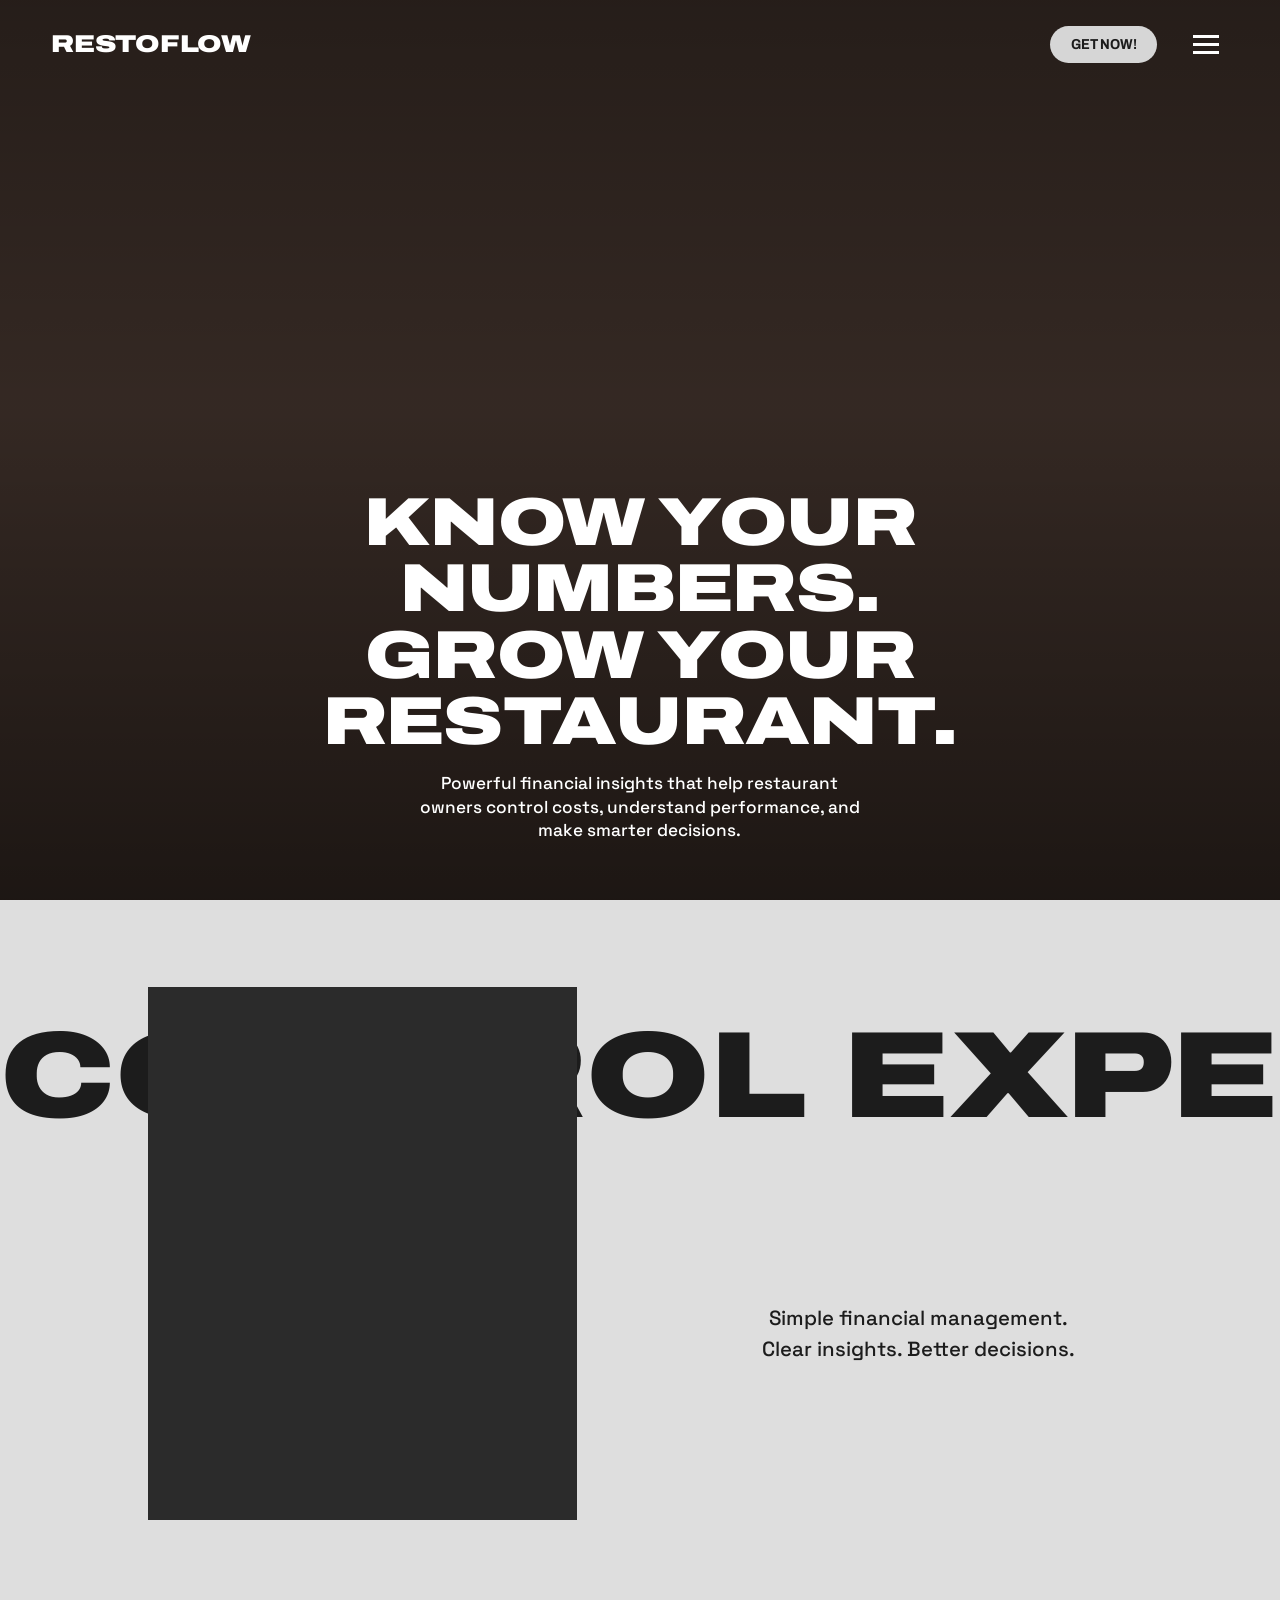
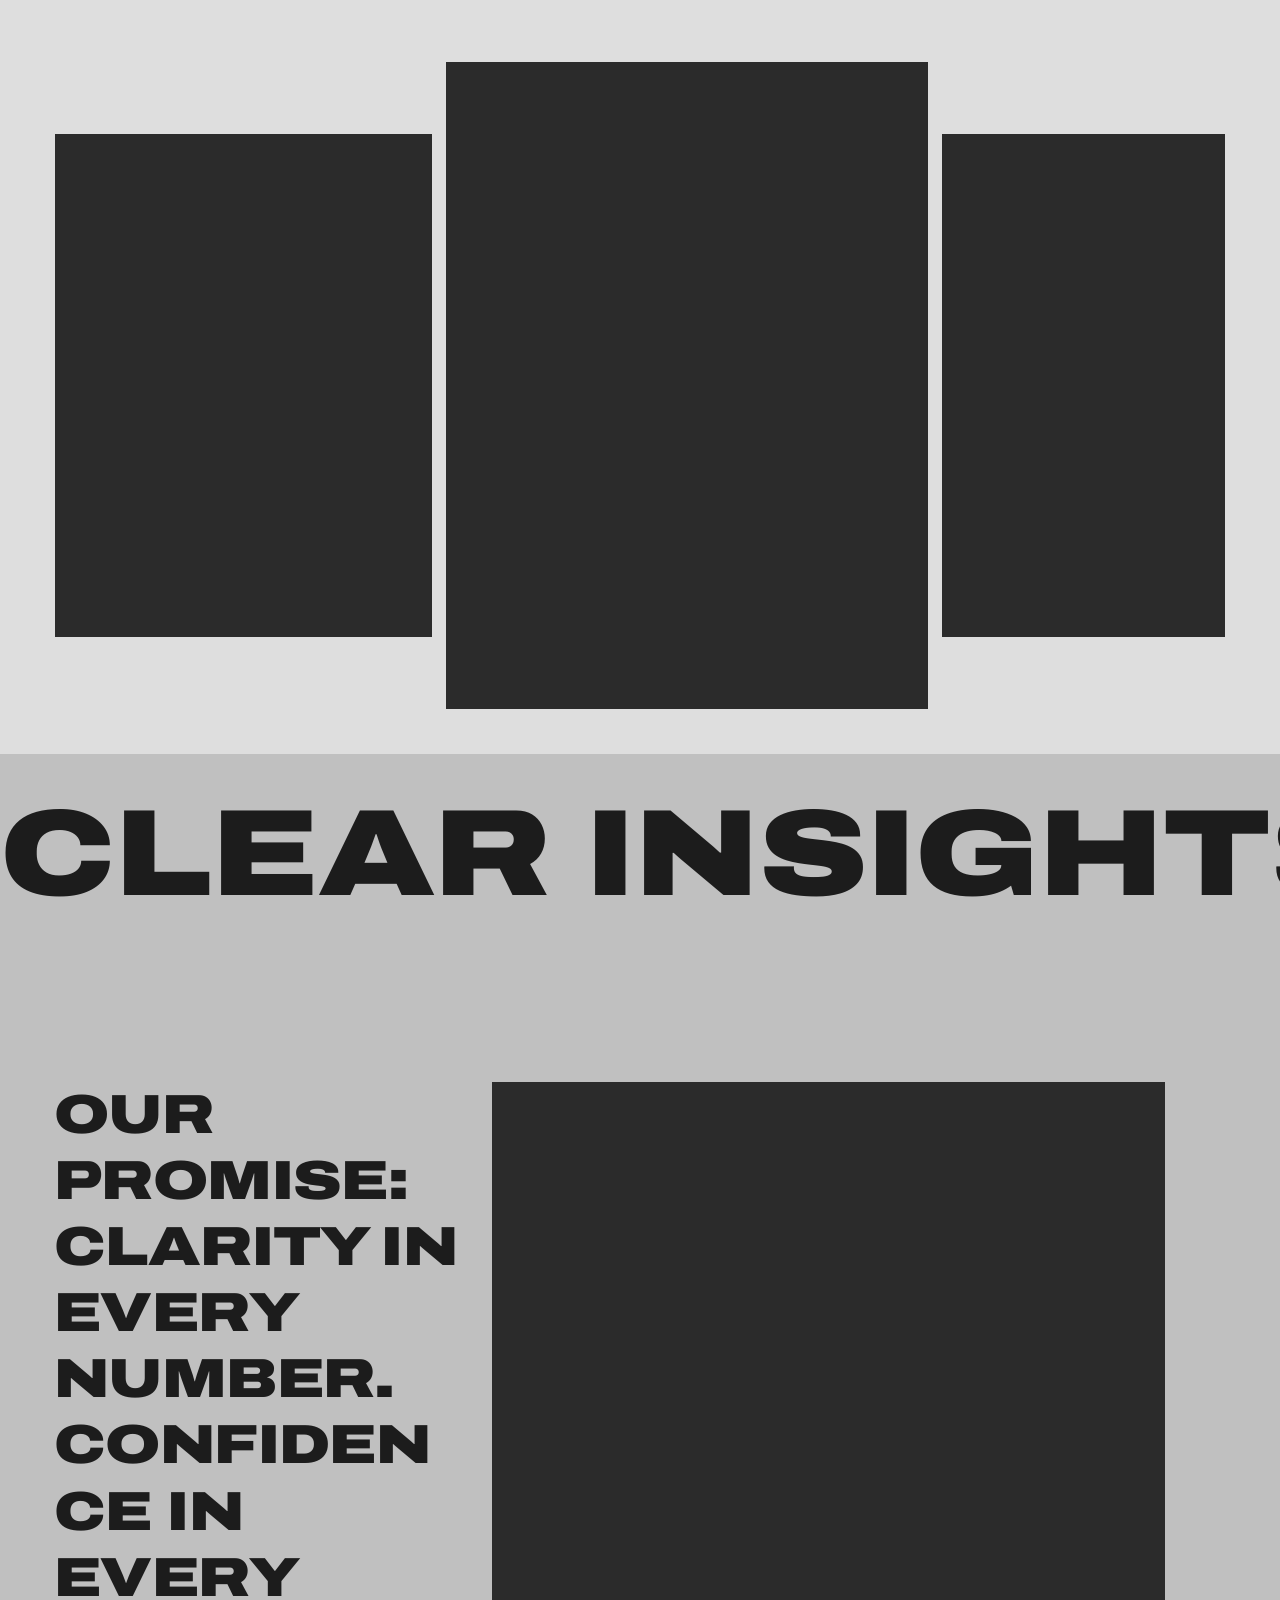
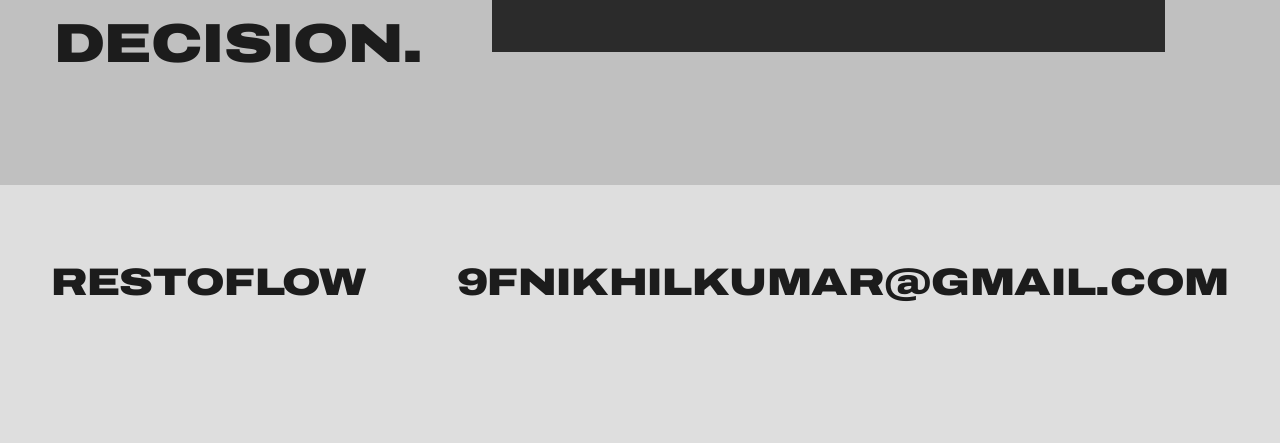
==== index.html @ 0c01c6e7 "Add files via upload" ====
<!DOCTYPE html>
<html lang="en">
<head>
  <meta charset="UTF-8">
  <meta name="viewport" content="width=device-width, initial-scale=1">
  <title>RestoFlow</title>
  <link rel="preconnect" href="https://fonts.googleapis.com">
  <link rel="preconnect" href="https://fonts.gstatic.com" crossorigin>
  <link href="https://fonts.googleapis.com/css2?family=Archivo:wdth,wght@62..125,100..900&family=Space+Grotesk:wght@400;500;700&display=swap" rel="stylesheet">
  <link rel="stylesheet" href="css/global.css">
  <link rel="stylesheet" href="css/layout.css">
  <link rel="stylesheet" href="css/components.css">
  <link rel="stylesheet" href="css/landing.css">
  <script defer src="js/ui.js"></script>
  <script defer src="js/navigation.js"></script>
  <script defer src="js/app.js"></script>
</head>
<body data-page="home" data-root="" data-header="overlay">
  <header id="site-header" class="site-header"></header>

  <main>
    <section class="hero">
      <img class="hero__bg" src="assets/images/hero.jpg" alt="">
      <div class="hero__content">
        <h1 class="display">Know your numbers. Grow your restaurant.</h1>
        <p>Powerful financial insights that help restaurant owners control costs, understand performance, and make smarter decisions.</p>
      </div>
    </section>

    <section class="feature">
      <div class="marquee display" aria-hidden="true">
        <div class="marquee__track">
          <span class="marquee__item">Control Expenses</span><span class="marquee__item">Control Expenses</span><span class="marquee__item">Control Expenses</span><span class="marquee__item">Control Expenses</span>
          <span class="marquee__item">Control Expenses</span><span class="marquee__item">Control Expenses</span><span class="marquee__item">Control Expenses</span><span class="marquee__item">Control Expenses</span>
        </div>
      </div>
      <div class="feature__img"><img src="assets/images/feature-thali.jpg" alt="An Indian thali served on a dark table"></div>
      <p class="feature__copy">Simple financial management.<br>Clear insights. Better decisions.</p>
    </section>

    <section class="gallery" aria-label="Gallery">
      <figure><img src="assets/images/dish-paneer.jpg" alt="Spicy paneer in a black bowl"></figure>
      <figure><img src="assets/images/chilli-art.jpg" alt="Illustration of two red chillies"></figure>
      <figure><img src="assets/images/dish-noodles.jpg" alt="Steaming noodles with chopsticks"></figure>
    </section>

    <section class="band-text">
      <div class="marquee display" aria-hidden="true">
        <div class="marquee__track">
          <span class="marquee__item">Clear insights • Smarter decisions •</span><span class="marquee__item">Clear insights • Smarter decisions •</span>
          <span class="marquee__item">Clear insights • Smarter decisions •</span><span class="marquee__item">Clear insights • Smarter decisions •</span>
        </div>
      </div>
    </section>

    <section class="promise">
      <div class="promise__grid">
        <h2 class="display">Our promise: clarity in every number. Confidence in every decision.</h2>
        <div class="promise__img"><img src="assets/images/chef.jpg" alt="A chef standing in a professional kitchen"></div>
      </div>
    </section>
  </main>

  <footer id="site-footer" class="site-footer"></footer>
</body>
</html>
---- css/global.css ----
:root {
  --cream: #faefdd;
  --gray: #dedede;
  --gray-mid: #c0c0c0;
  --ink: #1c1c1c;
  --muted: #7a7a7a;
  --bar-light: #bdbdbd;
  --font-display: 'Archivo', 'Arial Black', Impact, sans-serif;
  --font-body: 'Space Grotesk', system-ui, sans-serif;
  --fs-body: clamp(1rem, 1.15vw, 1.4rem);
  --pad-x: clamp(1rem, 4vw, 4.8rem);
  --ease: cubic-bezier(.2, .7, .2, 1);
}
*, *::before, *::after { box-sizing: border-box; }
body, h1, h2, h3, p, ul, dl, dd, figure { margin: 0; }
ul { padding: 0; list-style: none; }
body { font-family: var(--font-body); font-size: var(--fs-body); line-height: 1.35; color: var(--ink); background: var(--cream); -webkit-font-smoothing: antialiased; }
img { display: block; max-width: 100%; }
a { color: inherit; }
button, input, select, textarea { font: inherit; color: inherit; }
[hidden] { display: none !important; }
:focus-visible { outline: 3px solid var(--ink); outline-offset: 3px; }
body.modal-open { overflow: hidden; }
.img-missing { opacity: 0; }

.display { font-family: var(--font-display); font-weight: 900; font-stretch: 125%; text-transform: uppercase; line-height: 1.05; letter-spacing: -.01em; }
.visually-hidden { position: absolute !important; width: 1px; height: 1px; overflow: hidden; clip: rect(0 0 0 0); white-space: nowrap; }

@keyframes fade-in { from { opacity: 0; transform: translateY(8px); } }
.page { animation: fade-in .4s var(--ease) both; }

@media (prefers-reduced-motion: reduce) {
  *, *::before, *::after { animation-duration: .001ms !important; animation-iteration-count: 1 !important; transition-duration: .001ms !important; scroll-behavior: auto !important; }
  .marquee__track { animation: none !important; }
}
---- css/layout.css ----
/* ---------- Header ---------- */
.site-header { position: sticky; top: 0; z-index: 40; background: var(--cream); box-shadow: 0 .5vw 1.6vw rgba(0,0,0,.08); }
.site-header__inner { display: flex; align-items: center; gap: clamp(1rem, 2.1vw, 2.6rem); padding: clamp(.7rem, 2vw, 2.4rem) var(--pad-x); }
.brand { font-family: var(--font-display); font-weight: 900; font-stretch: 125%; font-size: clamp(1.25rem, 1.9vw, 2.4rem); text-transform: uppercase; text-decoration: none; letter-spacing: -.01em; white-space: nowrap; }
.site-nav ul { display: flex; gap: clamp(.9rem, 2vw, 2.6rem); }
.site-nav a { font-family: var(--font-display); font-weight: 700; font-stretch: 88%; font-size: clamp(.85rem, 1.2vw, 1.6rem); text-transform: uppercase; text-decoration: none; white-space: nowrap; transition: opacity .2s; }
.site-nav a:hover { opacity: .6; }
.site-nav a[aria-current="page"] { text-decoration: underline; text-decoration-thickness: 2px; text-underline-offset: .4em; }
.site-header__cta { margin-left: auto; font-size: clamp(.9rem, 1.25vw, 1.6rem); padding: clamp(.6rem, 1.6vw, 2rem) clamp(1.1rem, 2.7vw, 3.4rem); text-decoration: none; }

.nav-toggle { display: none; flex-direction: column; gap: 5px; padding: .6rem; background: none; border: 0; cursor: pointer; }
.nav-toggle__line { width: 26px; height: 3px; background: currentColor; transition: transform .25s var(--ease), opacity .2s; }
.is-open .nav-toggle__line:nth-child(1) { transform: translateY(8px) rotate(45deg); }
.is-open .nav-toggle__line:nth-child(2) { opacity: 0; }
.is-open .nav-toggle__line:nth-child(3) { transform: translateY(-8px) rotate(-45deg); }

/* Landing page: transparent header over the hero photo */
.site-header.is-overlay { position: absolute; left: 0; right: 0; background: transparent; box-shadow: none; color: #fff; }
.is-overlay .btn-dark { background: #d6d6d6; color: var(--ink); }

@media (max-width: 1360px) {
  .nav-toggle { display: flex; }
  .site-nav { position: absolute; top: 100%; left: 0; right: 0; padding: 1rem var(--pad-x) 1.5rem; background: var(--cream); color: var(--ink); box-shadow: 0 1rem 1.5rem rgba(0,0,0,.12); opacity: 0; visibility: hidden; transform: translateY(-8px); transition: opacity .2s, transform .25s var(--ease), visibility .2s; }
  .site-nav ul { flex-direction: column; gap: 1rem; }
  .site-nav a { font-size: 1.1rem; }
  .is-open .site-nav { opacity: 1; visibility: visible; transform: none; }
  .is-overlay .site-nav { background: rgba(28,28,28,.96); color: #fff; }
  .site-header__cta { font-size: .9rem; padding: .6rem 1.1rem; }
}

/* ---------- Page wrapper ---------- */
.page { padding: clamp(2.5rem, 7.5vw, 9rem) var(--pad-x) clamp(3rem, 6vw, 7rem); min-height: 60vh; }
.eyebrow { font-weight: 500; margin-bottom: .8vw; }

/* ---------- Footer ---------- */
.site-footer { background: var(--gray); padding: 6vw var(--pad-x) 11vw; }
.site-footer__inner { display: flex; justify-content: space-between; align-items: baseline; flex-wrap: wrap; gap: 1.5rem 3rem; }
.footer-brand, .footer-mail { font-size: clamp(1.3rem, 3vw, 3.8rem); text-decoration: none; text-transform: uppercase; overflow-wrap: anywhere; transition: opacity .2s; }
.footer-brand:hover, .footer-mail:hover { opacity: .6; }
---- css/components.css ----
/* ---------- Buttons ---------- */
.btn { display: inline-flex; align-items: center; justify-content: center; gap: .4em; padding: .6em 1.4em; border: 0; border-radius: 999px; font-family: var(--font-display); font-weight: 700; font-stretch: 88%; text-transform: uppercase; text-align: center; cursor: pointer; text-decoration: none; transition: transform .18s var(--ease), box-shadow .18s, background-color .18s, opacity .18s; }
.btn:hover { transform: translateY(-2px); box-shadow: 0 .6rem 1.2rem rgba(0,0,0,.18); }
.btn:active { transform: translateY(0) scale(.97); box-shadow: none; }
.btn:disabled { opacity: .5; pointer-events: none; }
.btn-dark { background: var(--ink); color: #fff; }
.btn-light { background: var(--gray); color: var(--ink); border: 1px solid var(--ink); }
.btn-edit { background: var(--muted); color: #fff; padding: .25em 1.2em; font-size: .95em; min-width: 5.5em; }
.btn-delete { background: transparent; color: var(--ink); border: 1px solid var(--ink); padding: .2em 1em; font-size: .95em; box-shadow: none; }
.btn-xl { min-width: 22vw; font-size: clamp(1rem, 1.25vw, 1.6rem); }

/* ---------- Title card + page head ---------- */
.page-head { display: flex; align-items: stretch; justify-content: space-between; gap: 1rem; }
.title-card { background: var(--gray); padding: 2.5vw 2.5vw; min-width: 22vw; display: flex; flex-direction: column; justify-content: center; align-items: center; text-align: center; gap: .3rem; }
.title-card h1 { font-size: clamp(1.6rem, 2.5vw, 3.2rem); }
.title-card--left { align-items: flex-start; text-align: left; padding-inline: .7vw; }
.page-sub { margin-top: .9vw; }

/* ---------- Data card + table ---------- */
.data-card { background: var(--gray); padding: clamp(1rem, 3.8vw, 4.5rem); margin-top: clamp(1.2rem, 3.7vw, 4.4rem); overflow-x: auto; }
.data-table { width: 100%; border-collapse: collapse; min-width: 640px; }
.data-table th { font-style: italic; font-weight: 500; text-align: left; padding: 0 .5rem clamp(.8rem, 2.1vw, 2.4rem); }
.data-table td { padding: clamp(.8rem, 2.1vw, 2.4rem) .5rem; vertical-align: middle; }
.data-table tbody tr { transition: background-color .2s; }
.data-table tbody tr:not(:last-child) td { border-bottom: 1px solid var(--ink); }
.data-table tbody tr:hover { background: rgba(0,0,0,.04); }
.cell-center { text-align: center !important; }
.cell-actions { text-align: right !important; }
td.cell-actions { display: flex; gap: .5rem; justify-content: flex-end; flex-wrap: wrap; }
.data-table .sub { display: block; font-size: .8em; color: #555; margin-top: .2rem; }
.empty { text-align: center; font-style: italic; color: #555; padding: 3rem 1rem !important; }
.loading { text-align: center; padding: 2rem; font-style: italic; grid-column: 1 / -1; }
@media (min-width: 900px) { .data-card--tall { min-height: 36vw; } }

/* ---------- Toolbar, tabs, inputs ---------- */
.toolbar { display: flex; flex-wrap: wrap; gap: .8rem; margin-top: clamp(1.2rem, 2.5vw, 3rem); align-items: center; }
.input, .field input, .field select, .field textarea { width: 100%; padding: .65em .85em; background: #fdf6e8; border: 1px solid #d9cdb8; border-radius: 0; transition: border-color .2s, box-shadow .2s; }
.toolbar .input { width: auto; min-width: min(100%, 16rem); }
.input:focus, .field input:focus, .field select:focus, .field textarea:focus { outline: none; border-color: var(--ink); box-shadow: 0 0 0 2px var(--ink); }
.tabs { display: flex; flex-wrap: wrap; gap: .5rem; }
.tab { padding: .45em 1.1em; border: 1px solid var(--ink); border-radius: 999px; background: transparent; cursor: pointer; font-weight: 500; transition: background-color .2s, color .2s, transform .15s; }
.tab:hover { transform: translateY(-1px); }
.tab[aria-pressed="true"] { background: var(--ink); color: #fff; }

.status { display: inline-block; padding: .2em .9em; border-radius: 999px; font-size: .85em; font-weight: 500; }
.status--in { background: var(--ink); color: #fff; }
.status--low { background: var(--muted); color: #fff; }
.status--out { border: 1px solid var(--ink); }

.icon-btn { display: inline-grid; place-items: center; width: 1.8em; height: 1.8em; border: 0; background: none; font-size: 1.1em; cursor: pointer; border-radius: 50%; transition: background-color .2s, transform .15s; }
.icon-btn:hover { background: rgba(0,0,0,.1); }
.icon-btn:active { transform: scale(.9); }

/* ---------- Modal ---------- */
.modal-backdrop { position: fixed; inset: 0; z-index: 100; display: grid; place-items: center; padding: 1rem; background: rgba(28,28,28,.55); opacity: 0; transition: opacity .18s; }
.modal-backdrop.open { opacity: 1; }
.modal { width: min(640px, 100%); max-height: calc(100vh - 2rem); overflow: auto; background: var(--cream); padding: clamp(1.2rem, 2.5vw, 2.2rem); font-size: 1rem; transform: translateY(14px) scale(.98); transition: transform .22s var(--ease); }
.modal-backdrop.open .modal { transform: none; }
.modal-head { display: flex; justify-content: space-between; align-items: center; gap: 1rem; margin-bottom: 1.2rem; }
.modal-head h2 { font-size: 1.4rem; }
.modal-close { border: 0; background: none; font-size: 2rem; line-height: 1; cursor: pointer; }

.form { display: grid; grid-template-columns: 1fr 1fr; gap: 1rem; font-size: 1rem; }
.field label { display: block; font-weight: 500; font-size: .9em; margin-bottom: .3rem; }
.field-error { color: #8b1a1a; font-size: .85em; min-height: 1.2em; margin-top: .2rem; }
.field-full, .form-actions, .form-error { grid-column: 1 / -1; }
.form-actions { display: flex; justify-content: flex-end; gap: .8rem; flex-wrap: wrap; }
.form-actions--split { justify-content: stretch; } .form-actions--split .btn { flex: 1; padding-block: 1.2em; }
.confirm-text { margin-bottom: 1.2rem; }
@media (max-width: 560px) { .form { grid-template-columns: 1fr; } }

/* ---------- Toast ---------- */
.toasts { position: fixed; left: 50%; bottom: 1.5rem; transform: translateX(-50%); z-index: 200; display: grid; gap: .5rem; }
.toast { background: var(--ink); color: #fff; padding: .7em 1.4em; border-radius: 999px; font-size: 1rem; opacity: 0; transform: translateY(10px); transition: opacity .25s, transform .25s var(--ease); }
.toast.show { opacity: 1; transform: none; }

@media (max-width: 800px) {
  .page-head { flex-direction: column; }
  .btn-xl { min-width: 0; padding-block: 1.2rem; }
  .title-card { min-width: 0; padding: 1.5rem; }
}
---- css/landing.css ----
/* Hero */
.hero { position: relative; display: flex; align-items: flex-end; justify-content: center; min-height: max(100vh, 48vw); background: #3a2d27; color: #fff; overflow: hidden; }
.hero__bg { position: absolute; inset: 0; width: 100%; height: 100%; object-fit: cover; }
.hero::after { content: ""; position: absolute; inset: 0; background: linear-gradient(to bottom, rgba(0,0,0,.35), rgba(0,0,0,.1) 45%, rgba(0,0,0,.5)); }
.hero__content { position: relative; z-index: 1; width: min(100%, 62vw); padding: 0 1rem clamp(2rem, 4.5vw, 5.5rem); text-align: center; }
.hero h1 { font-size: clamp(2.2rem, 5.3vw, 6.6rem); line-height: .98; }
.hero p { margin: 1.4vw auto 0; max-width: 36vw; font-size: clamp(1rem, 1.35vw, 1.7rem); font-weight: 500; }

/* Scrolling text */
.marquee { overflow: hidden; }
.marquee__track { display: flex; width: max-content; animation: marquee 32s linear infinite; }
.marquee__item { font-size: clamp(3.5rem, 9.6vw, 12rem); white-space: nowrap; padding-right: .35em; line-height: 1.1; }
@keyframes marquee { to { transform: translateX(-50%); } }

/* Feature band */
.feature { position: relative; background: var(--gray); min-height: 56vw; overflow: hidden; }
.feature .marquee { position: absolute; top: 8.5vw; left: 0; right: 0; }
.feature__img { position: absolute; left: 11.6vw; top: 6.8vw; width: 33.5vw; aspect-ratio: 644 / 800; background: #2b2b2b; overflow: hidden; }
.feature__img img, .gallery img, .promise__img img { width: 100%; height: 100%; object-fit: cover; }
.feature__copy { position: absolute; left: 58.5vw; top: 31.5vw; width: 26.5vw; text-align: center; font-size: clamp(1.1rem, 1.6vw, 2rem); font-weight: 500; line-height: 1.5; }

/* Gallery */
.gallery { display: grid; grid-template-columns: 559fr 715fr 419fr; gap: 1.1vw; align-items: center; padding: 3.5vw 4.3vw; background: var(--gray); }
.gallery figure { background: #2b2b2b; overflow: hidden; }
.gallery figure:nth-child(1) { aspect-ratio: 559 / 745; }
.gallery figure:nth-child(2) { aspect-ratio: 715 / 960; }
.gallery figure:nth-child(3) { aspect-ratio: 419 / 745; }

/* Insights band + promise */
.band-text { background: var(--gray-mid); padding-top: 2.6vw; }
.promise { background: var(--gray-mid); padding: 12.5vw 0 8.5vw 4.2vw; }
.promise__grid { display: grid; grid-template-columns: 33.3vw 52.6vw; column-gap: .9vw; align-items: start; }
.promise h2 { font-size: clamp(1.8rem, 4.3vw, 5.4rem); line-height: 1.2; overflow-wrap: break-word; }
.promise__img { aspect-ratio: 1010 / 855; background: #2b2b2b; overflow: hidden; }

@media (max-width: 900px) {
  .hero__content { width: 100%; } .hero h1 { font-size: 2.4rem; } .hero p { max-width: 90%; font-size: 1rem; }
  .feature { min-height: 0; padding: 4rem 0 3rem; }
  .feature .marquee, .feature__img, .feature__copy { position: static; }
  .feature .marquee { margin-bottom: 1.5rem; }
  .feature__img { width: calc(100% - 2 * var(--pad-x)); margin: 0 auto; }
  .feature__copy { width: auto; padding: 2rem var(--pad-x) 0; }
  .gallery { grid-template-columns: 1fr; padding: 2rem var(--pad-x); gap: 1rem; }
  .gallery figure:nth-child(n) { aspect-ratio: 4 / 5; }
  .promise { padding: 3rem var(--pad-x); }
  .promise__grid { grid-template-columns: 1fr; row-gap: 2rem; }
  .promise h2 { font-size: 2.2rem; }
}
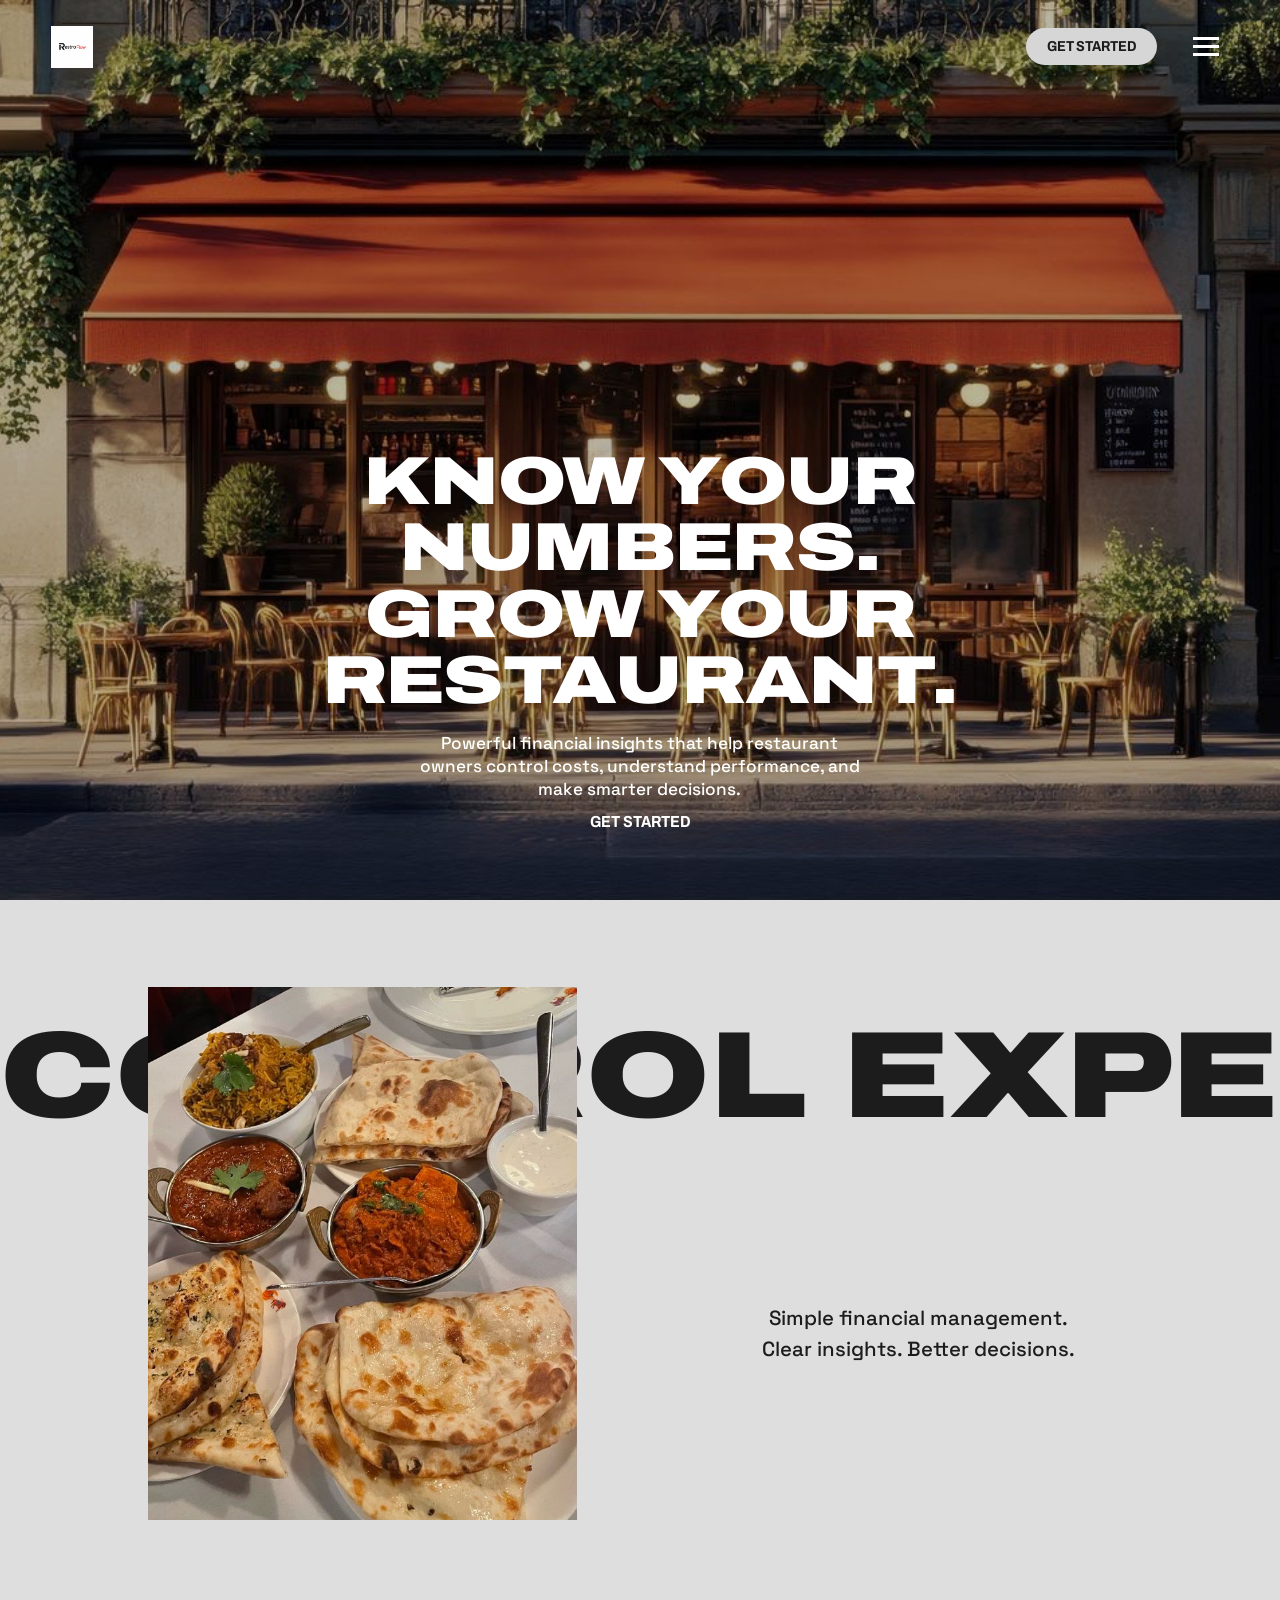
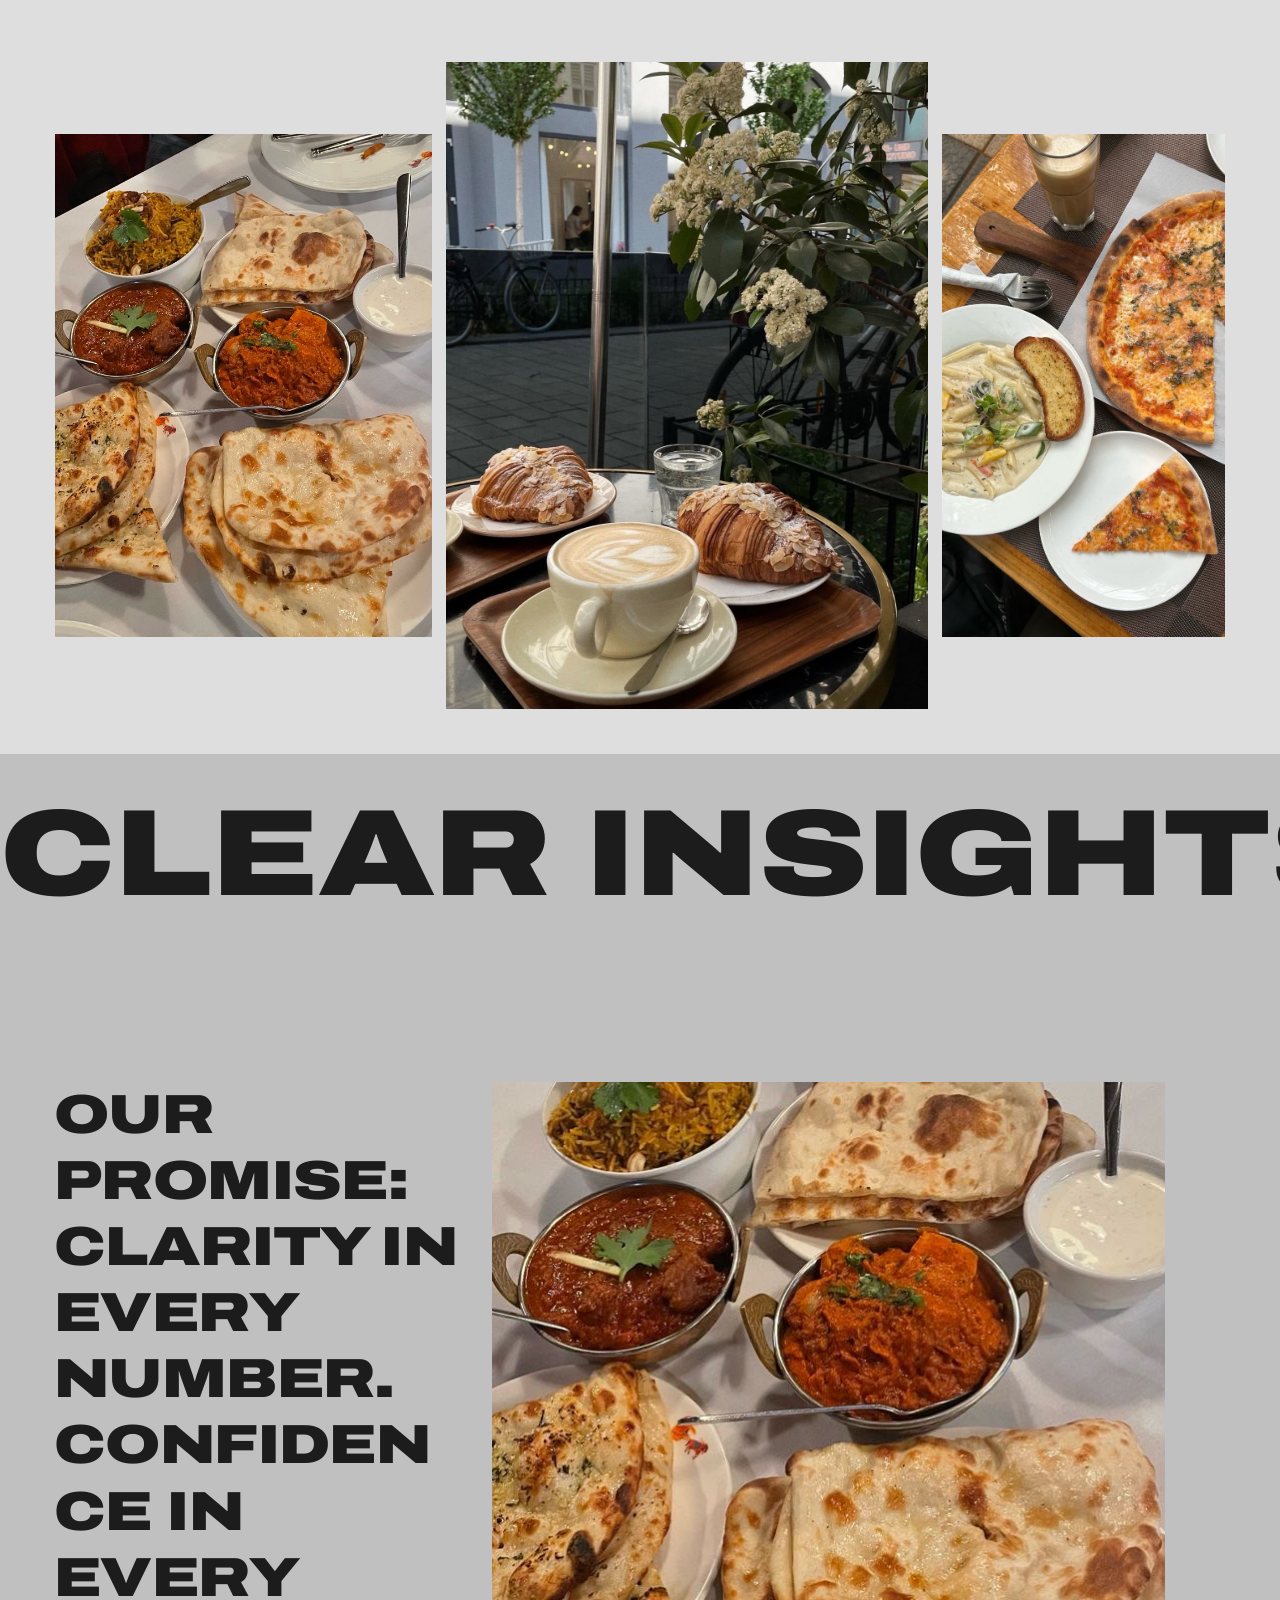
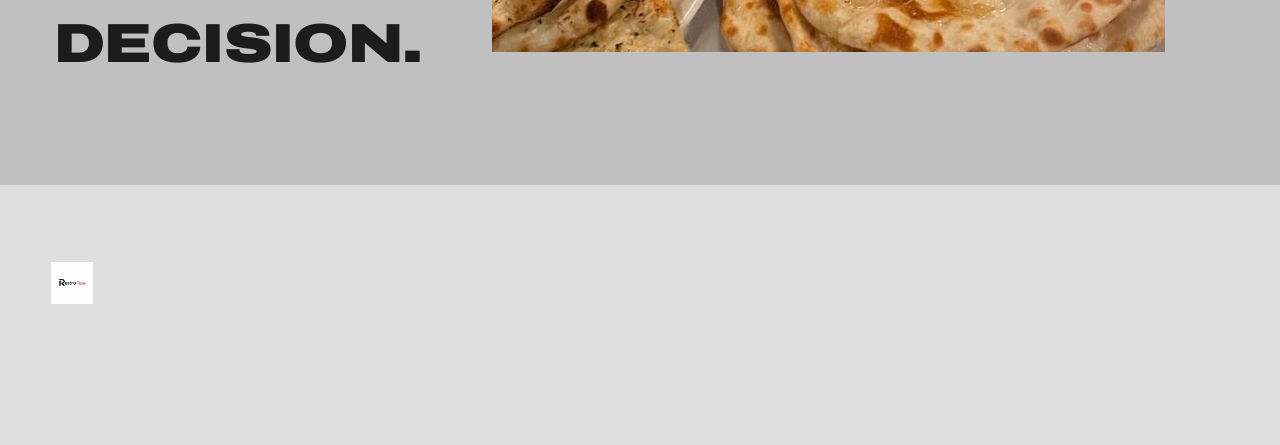
==== commit 7fc8ecf0: "Current RestroFlow version" ====
--- a/index.html
+++ b/index.html
@@ -1,66 +1,181 @@
-<!DOCTYPE html>
-<html lang="en">
-<head>
-  <meta charset="UTF-8">
-  <meta name="viewport" content="width=device-width, initial-scale=1">
-  <title>RestoFlow</title>
-  <link rel="preconnect" href="https://fonts.googleapis.com">
-  <link rel="preconnect" href="https://fonts.gstatic.com" crossorigin>
-  <link href="https://fonts.googleapis.com/css2?family=Archivo:wdth,wght@62..125,100..900&family=Space+Grotesk:wght@400;500;700&display=swap" rel="stylesheet">
-  <link rel="stylesheet" href="css/global.css">
-  <link rel="stylesheet" href="css/layout.css">
-  <link rel="stylesheet" href="css/components.css">
-  <link rel="stylesheet" href="css/landing.css">
-  <script defer src="js/ui.js"></script>
-  <script defer src="js/navigation.js"></script>
-  <script defer src="js/app.js"></script>
-</head>
-<body data-page="home" data-root="" data-header="overlay">
-  <header id="site-header" class="site-header"></header>
-
-  <main>
-    <section class="hero">
-      <img class="hero__bg" src="assets/images/hero.jpg" alt="">
-      <div class="hero__content">
-        <h1 class="display">Know your numbers. Grow your restaurant.</h1>
-        <p>Powerful financial insights that help restaurant owners control costs, understand performance, and make smarter decisions.</p>
-      </div>
-    </section>
-
-    <section class="feature">
-      <div class="marquee display" aria-hidden="true">
-        <div class="marquee__track">
-          <span class="marquee__item">Control Expenses</span><span class="marquee__item">Control Expenses</span><span class="marquee__item">Control Expenses</span><span class="marquee__item">Control Expenses</span>
-          <span class="marquee__item">Control Expenses</span><span class="marquee__item">Control Expenses</span><span class="marquee__item">Control Expenses</span><span class="marquee__item">Control Expenses</span>
-        </div>
-      </div>
-      <div class="feature__img"><img src="assets/images/feature-thali.jpg" alt="An Indian thali served on a dark table"></div>
-      <p class="feature__copy">Simple financial management.<br>Clear insights. Better decisions.</p>
-    </section>
-
-    <section class="gallery" aria-label="Gallery">
-      <figure><img src="assets/images/dish-paneer.jpg" alt="Spicy paneer in a black bowl"></figure>
-      <figure><img src="assets/images/chilli-art.jpg" alt="Illustration of two red chillies"></figure>
-      <figure><img src="assets/images/dish-noodles.jpg" alt="Steaming noodles with chopsticks"></figure>
-    </section>
-
-    <section class="band-text">
-      <div class="marquee display" aria-hidden="true">
-        <div class="marquee__track">
-          <span class="marquee__item">Clear insights • Smarter decisions •</span><span class="marquee__item">Clear insights • Smarter decisions •</span>
-          <span class="marquee__item">Clear insights • Smarter decisions •</span><span class="marquee__item">Clear insights • Smarter decisions •</span>
-        </div>
-      </div>
-    </section>
-
-    <section class="promise">
-      <div class="promise__grid">
-        <h2 class="display">Our promise: clarity in every number. Confidence in every decision.</h2>
-        <div class="promise__img"><img src="assets/images/chef.jpg" alt="A chef standing in a professional kitchen"></div>
-      </div>
-    </section>
-  </main>
-
-  <footer id="site-footer" class="site-footer"></footer>
-</body>
+<!DOCTYPE html>
+<html lang="en">
+<head>
+  <meta charset="UTF-8">
+  <meta name="viewport" content="width=device-width, initial-scale=1">
+
+  <title>RestroFlow</title>
+
+  <link rel="preconnect" href="https://fonts.googleapis.com">
+  <link rel="preconnect" href="https://fonts.gstatic.com" crossorigin>
+
+  <link
+    href="https://fonts.googleapis.com/css2?family=Archivo:wdth,wght@62..125,100..900&family=Space+Grotesk:wght@400;500;700&display=swap"
+    rel="stylesheet"
+  >
+
+  <link rel="stylesheet" href="css/global.css">
+  <link rel="stylesheet" href="css/layout.css">
+  <link rel="stylesheet" href="css/components.css">
+  <link rel="stylesheet" href="css/landing.css">
+
+  <script defer src="js/ui.js"></script>
+  <script defer src="js/navigation.js"></script>
+  <script defer src="js/app.js"></script>
+</head>
+
+<body data-page="home" data-root="" data-header="overlay">
+
+  <header id="site-header" class="site-header"></header>
+
+  <main>
+
+    <!-- HERO -->
+    <section class="hero">
+
+      <img
+        class="hero__bg"
+        src="assets/images/hero-restaurant.jpg"
+        alt="Restaurant storefront"
+      >
+
+      <div class="hero__content">
+
+        <h1 class="display">
+          Know your numbers. Grow your restaurant.
+        </h1>
+
+        <p>
+          Powerful financial insights that help restaurant owners control
+          costs, understand performance, and make smarter decisions.
+        </p>
+
+        <a class="btn btn--primary" href="pages/dashboard.html">
+          Get Started
+        </a>
+
+      </div>
+    </section>
+
+
+    <!-- FEATURE -->
+    <section class="feature">
+
+      <div class="marquee display" aria-hidden="true">
+        <div class="marquee__track">
+
+          <span class="marquee__item">Control Expenses</span>
+          <span class="marquee__item">Control Expenses</span>
+          <span class="marquee__item">Control Expenses</span>
+          <span class="marquee__item">Control Expenses</span>
+
+          <span class="marquee__item">Control Expenses</span>
+          <span class="marquee__item">Control Expenses</span>
+          <span class="marquee__item">Control Expenses</span>
+          <span class="marquee__item">Control Expenses</span>
+
+        </div>
+      </div>
+
+      <div class="feature__img">
+        <img
+          src="assets/images/food-indian.jpg"
+          alt="Indian food served in a restaurant"
+        >
+      </div>
+
+      <p class="feature__copy">
+        Simple financial management.<br>
+        Clear insights. Better decisions.
+      </p>
+
+    </section>
+
+
+    <!-- GALLERY -->
+    <section class="gallery" aria-label="Restaurant food gallery">
+
+      <figure>
+        <img
+          src="assets/images/food-indian.jpg"
+          alt="Indian food"
+        >
+      </figure>
+
+      <figure>
+        <img
+          src="assets/images/coffee-croissant.jpg"
+          alt="Coffee and croissant"
+        >
+      </figure>
+
+      <figure>
+        <img
+          src="assets/images/pizza-pasta.jpg"
+          alt="Pizza and pasta"
+        >
+      </figure>
+
+    </section>
+
+
+    <!-- BAND -->
+    <section class="band-text">
+
+      <div class="marquee display" aria-hidden="true">
+
+        <div class="marquee__track">
+
+          <span class="marquee__item">
+            Clear insights • Smarter decisions •
+          </span>
+
+          <span class="marquee__item">
+            Clear insights • Smarter decisions •
+          </span>
+
+          <span class="marquee__item">
+            Clear insights • Smarter decisions •
+          </span>
+
+          <span class="marquee__item">
+            Clear insights • Smarter decisions •
+          </span>
+
+        </div>
+
+      </div>
+
+    </section>
+
+
+    <!-- PROMISE -->
+    <section class="promise">
+
+      <div class="promise__grid">
+
+        <h2 class="display">
+          Our promise: clarity in every number.
+          Confidence in every decision.
+        </h2>
+
+        <div class="promise__img">
+
+          <img
+            src="assets/images/food-indian.jpg"
+            alt="Indian food"
+          >
+
+        </div>
+
+      </div>
+
+    </section>
+
+  </main>
+
+
+  <footer id="site-footer" class="site-footer"></footer>
+
+</body>
 </html>
--- a/css/global.css
+++ b/css/global.css
@@ -1,35 +1,35 @@
-:root {
-  --cream: #faefdd;
-  --gray: #dedede;
-  --gray-mid: #c0c0c0;
-  --ink: #1c1c1c;
-  --muted: #7a7a7a;
-  --bar-light: #bdbdbd;
-  --font-display: 'Archivo', 'Arial Black', Impact, sans-serif;
-  --font-body: 'Space Grotesk', system-ui, sans-serif;
-  --fs-body: clamp(1rem, 1.15vw, 1.4rem);
-  --pad-x: clamp(1rem, 4vw, 4.8rem);
-  --ease: cubic-bezier(.2, .7, .2, 1);
-}
-*, *::before, *::after { box-sizing: border-box; }
-body, h1, h2, h3, p, ul, dl, dd, figure { margin: 0; }
-ul { padding: 0; list-style: none; }
-body { font-family: var(--font-body); font-size: var(--fs-body); line-height: 1.35; color: var(--ink); background: var(--cream); -webkit-font-smoothing: antialiased; }
-img { display: block; max-width: 100%; }
-a { color: inherit; }
-button, input, select, textarea { font: inherit; color: inherit; }
-[hidden] { display: none !important; }
-:focus-visible { outline: 3px solid var(--ink); outline-offset: 3px; }
-body.modal-open { overflow: hidden; }
-.img-missing { opacity: 0; }
-
-.display { font-family: var(--font-display); font-weight: 900; font-stretch: 125%; text-transform: uppercase; line-height: 1.05; letter-spacing: -.01em; }
-.visually-hidden { position: absolute !important; width: 1px; height: 1px; overflow: hidden; clip: rect(0 0 0 0); white-space: nowrap; }
-
-@keyframes fade-in { from { opacity: 0; transform: translateY(8px); } }
-.page { animation: fade-in .4s var(--ease) both; }
-
-@media (prefers-reduced-motion: reduce) {
-  *, *::before, *::after { animation-duration: .001ms !important; animation-iteration-count: 1 !important; transition-duration: .001ms !important; scroll-behavior: auto !important; }
-  .marquee__track { animation: none !important; }
+:root {
+  --cream: #faefdd;
+  --gray: #dedede;
+  --gray-mid: #c0c0c0;
+  --ink: #1c1c1c;
+  --muted: #7a7a7a;
+  --bar-light: #bdbdbd;
+  --font-display: 'Archivo', 'Arial Black', Impact, sans-serif;
+  --font-body: 'Space Grotesk', system-ui, sans-serif;
+  --fs-body: clamp(1rem, 1.15vw, 1.4rem);
+  --pad-x: clamp(1rem, 4vw, 4.8rem);
+  --ease: cubic-bezier(.2, .7, .2, 1);
+}
+*, *::before, *::after { box-sizing: border-box; }
+body, h1, h2, h3, p, ul, dl, dd, figure { margin: 0; }
+ul { padding: 0; list-style: none; }
+body { font-family: var(--font-body); font-size: var(--fs-body); line-height: 1.35; color: var(--ink); background: var(--cream); -webkit-font-smoothing: antialiased; }
+img { display: block; max-width: 100%; }
+a { color: inherit; }
+button, input, select, textarea { font: inherit; color: inherit; }
+[hidden] { display: none !important; }
+:focus-visible { outline: 3px solid var(--ink); outline-offset: 3px; }
+body.modal-open { overflow: hidden; }
+.img-missing { opacity: 0; }
+
+.display { font-family: var(--font-display); font-weight: 900; font-stretch: 125%; text-transform: uppercase; line-height: 1.05; letter-spacing: -.01em; }
+.visually-hidden { position: absolute !important; width: 1px; height: 1px; overflow: hidden; clip: rect(0 0 0 0); white-space: nowrap; }
+
+@keyframes fade-in { from { opacity: 0; transform: translateY(8px); } }
+.page { animation: fade-in .4s var(--ease) both; }
+
+@media (prefers-reduced-motion: reduce) {
+  *, *::before, *::after { animation-duration: .001ms !important; animation-iteration-count: 1 !important; transition-duration: .001ms !important; scroll-behavior: auto !important; }
+  .marquee__track { animation: none !important; }
 }
--- a/css/layout.css
+++ b/css/layout.css
@@ -1,39 +1,80 @@
-/* ---------- Header ---------- */
-.site-header { position: sticky; top: 0; z-index: 40; background: var(--cream); box-shadow: 0 .5vw 1.6vw rgba(0,0,0,.08); }
-.site-header__inner { display: flex; align-items: center; gap: clamp(1rem, 2.1vw, 2.6rem); padding: clamp(.7rem, 2vw, 2.4rem) var(--pad-x); }
-.brand { font-family: var(--font-display); font-weight: 900; font-stretch: 125%; font-size: clamp(1.25rem, 1.9vw, 2.4rem); text-transform: uppercase; text-decoration: none; letter-spacing: -.01em; white-space: nowrap; }
-.site-nav ul { display: flex; gap: clamp(.9rem, 2vw, 2.6rem); }
-.site-nav a { font-family: var(--font-display); font-weight: 700; font-stretch: 88%; font-size: clamp(.85rem, 1.2vw, 1.6rem); text-transform: uppercase; text-decoration: none; white-space: nowrap; transition: opacity .2s; }
-.site-nav a:hover { opacity: .6; }
-.site-nav a[aria-current="page"] { text-decoration: underline; text-decoration-thickness: 2px; text-underline-offset: .4em; }
-.site-header__cta { margin-left: auto; font-size: clamp(.9rem, 1.25vw, 1.6rem); padding: clamp(.6rem, 1.6vw, 2rem) clamp(1.1rem, 2.7vw, 3.4rem); text-decoration: none; }
-
-.nav-toggle { display: none; flex-direction: column; gap: 5px; padding: .6rem; background: none; border: 0; cursor: pointer; }
-.nav-toggle__line { width: 26px; height: 3px; background: currentColor; transition: transform .25s var(--ease), opacity .2s; }
-.is-open .nav-toggle__line:nth-child(1) { transform: translateY(8px) rotate(45deg); }
-.is-open .nav-toggle__line:nth-child(2) { opacity: 0; }
-.is-open .nav-toggle__line:nth-child(3) { transform: translateY(-8px) rotate(-45deg); }
-
-/* Landing page: transparent header over the hero photo */
-.site-header.is-overlay { position: absolute; left: 0; right: 0; background: transparent; box-shadow: none; color: #fff; }
-.is-overlay .btn-dark { background: #d6d6d6; color: var(--ink); }
-
-@media (max-width: 1360px) {
-  .nav-toggle { display: flex; }
-  .site-nav { position: absolute; top: 100%; left: 0; right: 0; padding: 1rem var(--pad-x) 1.5rem; background: var(--cream); color: var(--ink); box-shadow: 0 1rem 1.5rem rgba(0,0,0,.12); opacity: 0; visibility: hidden; transform: translateY(-8px); transition: opacity .2s, transform .25s var(--ease), visibility .2s; }
-  .site-nav ul { flex-direction: column; gap: 1rem; }
-  .site-nav a { font-size: 1.1rem; }
-  .is-open .site-nav { opacity: 1; visibility: visible; transform: none; }
-  .is-overlay .site-nav { background: rgba(28,28,28,.96); color: #fff; }
-  .site-header__cta { font-size: .9rem; padding: .6rem 1.1rem; }
-}
-
-/* ---------- Page wrapper ---------- */
-.page { padding: clamp(2.5rem, 7.5vw, 9rem) var(--pad-x) clamp(3rem, 6vw, 7rem); min-height: 60vh; }
-.eyebrow { font-weight: 500; margin-bottom: .8vw; }
-
-/* ---------- Footer ---------- */
-.site-footer { background: var(--gray); padding: 6vw var(--pad-x) 11vw; }
-.site-footer__inner { display: flex; justify-content: space-between; align-items: baseline; flex-wrap: wrap; gap: 1.5rem 3rem; }
-.footer-brand, .footer-mail { font-size: clamp(1.3rem, 3vw, 3.8rem); text-decoration: none; text-transform: uppercase; overflow-wrap: anywhere; transition: opacity .2s; }
-.footer-brand:hover, .footer-mail:hover { opacity: .6; }+/* ---------- Header ---------- */
+.site-header { position: sticky; top: 0; z-index: 40; background: var(--cream); box-shadow: 0 .5vw 1.6vw rgba(0,0,0,.08); }
+.site-header__inner { display: flex; align-items: center; gap: clamp(1rem, 2.1vw, 2.6rem); padding: clamp(.7rem, 2vw, 2.4rem) var(--pad-x); }
+.brand { font-family: var(--font-display); font-weight: 900; font-stretch: 125%; font-size: clamp(1.25rem, 1.9vw, 2.4rem); text-transform: uppercase; text-decoration: none; letter-spacing: -.01em; white-space: nowrap; }
+.site-nav ul { display: flex; gap: clamp(.9rem, 2vw, 2.6rem); }
+.site-nav a { font-family: var(--font-display); font-weight: 700; font-stretch: 88%; font-size: clamp(.85rem, 1.2vw, 1.6rem); text-transform: uppercase; text-decoration: none; white-space: nowrap; transition: opacity .2s; }
+.site-nav a:hover { opacity: .6; }
+.site-nav a[aria-current="page"] { text-decoration: underline; text-decoration-thickness: 2px; text-underline-offset: .4em; }
+.site-header__cta { margin-left: auto; font-size: clamp(.9rem, 1.25vw, 1.6rem); padding: clamp(.6rem, 1.6vw, 2rem) clamp(1.1rem, 2.7vw, 3.4rem); text-decoration: none; }
+
+.nav-toggle { display: none; flex-direction: column; gap: 5px; padding: .6rem; background: none; border: 0; cursor: pointer; }
+.nav-toggle__line { width: 26px; height: 3px; background: currentColor; transition: transform .25s var(--ease), opacity .2s; }
+.is-open .nav-toggle__line:nth-child(1) { transform: translateY(8px) rotate(45deg); }
+.is-open .nav-toggle__line:nth-child(2) { opacity: 0; }
+.is-open .nav-toggle__line:nth-child(3) { transform: translateY(-8px) rotate(-45deg); }
+
+/* Landing page: transparent header over the hero photo */
+.site-header.is-overlay { position: absolute; left: 0; right: 0; background: transparent; box-shadow: none; color: #fff; }
+.is-overlay .btn-dark { background: #d6d6d6; color: var(--ink); }
+
+@media (max-width: 1360px) {
+  .nav-toggle { display: flex; }
+  .site-nav { position: absolute; top: 100%; left: 0; right: 0; padding: 1rem var(--pad-x) 1.5rem; background: var(--cream); color: var(--ink); box-shadow: 0 1rem 1.5rem rgba(0,0,0,.12); opacity: 0; visibility: hidden; transform: translateY(-8px); transition: opacity .2s, transform .25s var(--ease), visibility .2s; }
+  .site-nav ul { flex-direction: column; gap: 1rem; }
+  .site-nav a { font-size: 1.1rem; }
+  .is-open .site-nav { opacity: 1; visibility: visible; transform: none; }
+  .is-overlay .site-nav { background: rgba(28,28,28,.96); color: #fff; }
+  .site-header__cta { font-size: .9rem; padding: .6rem 1.1rem; }
+}
+
+/* ---------- Page wrapper ---------- */
+.page { padding: clamp(2.5rem, 7.5vw, 9rem) var(--pad-x) clamp(3rem, 6vw, 7rem); min-height: 60vh; }
+.eyebrow { font-weight: 500; margin-bottom: .8vw; }
+
+/* ---------- Footer ---------- */
+.site-footer { background: var(--gray); padding: 6vw var(--pad-x) 11vw; }
+.site-footer__inner { display: flex; justify-content: space-between; align-items: baseline; flex-wrap: wrap; gap: 1.5rem 3rem; }
+.footer-brand, .footer-mail { font-size: clamp(1.3rem, 3vw, 3.8rem); text-decoration: none; text-transform: uppercase; overflow-wrap: anywhere; transition: opacity .2s; }
+.footer-brand:hover, .footer-mail:hover { opacity: .6; }
+/* RestroFlow logo */
+
+.brand {
+  display: inline-flex;
+  align-items: center;
+  text-decoration: none;
+}
+
+.brand__logo {
+  display: block;
+  width: auto;
+  height: 42px;
+  max-width: 180px;
+  object-fit: contain;
+}
+
+.footer-brand {
+  display: inline-flex;
+  align-items: center;
+  text-decoration: none;
+}
+
+.footer-brand__logo {
+  display: block;
+  width: auto;
+  height: 42px;
+  max-width: 180px;
+  object-fit: contain;
+}
+
+@media (max-width: 700px) {
+  .brand__logo {
+    height: 36px;
+    max-width: 150px;
+  }
+
+  .footer-brand__logo {
+    height: 36px;
+    max-width: 150px;
+  }
+}
--- a/css/components.css
+++ b/css/components.css
@@ -1,81 +1,81 @@
-/* ---------- Buttons ---------- */
-.btn { display: inline-flex; align-items: center; justify-content: center; gap: .4em; padding: .6em 1.4em; border: 0; border-radius: 999px; font-family: var(--font-display); font-weight: 700; font-stretch: 88%; text-transform: uppercase; text-align: center; cursor: pointer; text-decoration: none; transition: transform .18s var(--ease), box-shadow .18s, background-color .18s, opacity .18s; }
-.btn:hover { transform: translateY(-2px); box-shadow: 0 .6rem 1.2rem rgba(0,0,0,.18); }
-.btn:active { transform: translateY(0) scale(.97); box-shadow: none; }
-.btn:disabled { opacity: .5; pointer-events: none; }
-.btn-dark { background: var(--ink); color: #fff; }
-.btn-light { background: var(--gray); color: var(--ink); border: 1px solid var(--ink); }
-.btn-edit { background: var(--muted); color: #fff; padding: .25em 1.2em; font-size: .95em; min-width: 5.5em; }
-.btn-delete { background: transparent; color: var(--ink); border: 1px solid var(--ink); padding: .2em 1em; font-size: .95em; box-shadow: none; }
-.btn-xl { min-width: 22vw; font-size: clamp(1rem, 1.25vw, 1.6rem); }
-
-/* ---------- Title card + page head ---------- */
-.page-head { display: flex; align-items: stretch; justify-content: space-between; gap: 1rem; }
-.title-card { background: var(--gray); padding: 2.5vw 2.5vw; min-width: 22vw; display: flex; flex-direction: column; justify-content: center; align-items: center; text-align: center; gap: .3rem; }
-.title-card h1 { font-size: clamp(1.6rem, 2.5vw, 3.2rem); }
-.title-card--left { align-items: flex-start; text-align: left; padding-inline: .7vw; }
-.page-sub { margin-top: .9vw; }
-
-/* ---------- Data card + table ---------- */
-.data-card { background: var(--gray); padding: clamp(1rem, 3.8vw, 4.5rem); margin-top: clamp(1.2rem, 3.7vw, 4.4rem); overflow-x: auto; }
-.data-table { width: 100%; border-collapse: collapse; min-width: 640px; }
-.data-table th { font-style: italic; font-weight: 500; text-align: left; padding: 0 .5rem clamp(.8rem, 2.1vw, 2.4rem); }
-.data-table td { padding: clamp(.8rem, 2.1vw, 2.4rem) .5rem; vertical-align: middle; }
-.data-table tbody tr { transition: background-color .2s; }
-.data-table tbody tr:not(:last-child) td { border-bottom: 1px solid var(--ink); }
-.data-table tbody tr:hover { background: rgba(0,0,0,.04); }
-.cell-center { text-align: center !important; }
-.cell-actions { text-align: right !important; }
-td.cell-actions { display: flex; gap: .5rem; justify-content: flex-end; flex-wrap: wrap; }
-.data-table .sub { display: block; font-size: .8em; color: #555; margin-top: .2rem; }
-.empty { text-align: center; font-style: italic; color: #555; padding: 3rem 1rem !important; }
-.loading { text-align: center; padding: 2rem; font-style: italic; grid-column: 1 / -1; }
-@media (min-width: 900px) { .data-card--tall { min-height: 36vw; } }
-
-/* ---------- Toolbar, tabs, inputs ---------- */
-.toolbar { display: flex; flex-wrap: wrap; gap: .8rem; margin-top: clamp(1.2rem, 2.5vw, 3rem); align-items: center; }
-.input, .field input, .field select, .field textarea { width: 100%; padding: .65em .85em; background: #fdf6e8; border: 1px solid #d9cdb8; border-radius: 0; transition: border-color .2s, box-shadow .2s; }
-.toolbar .input { width: auto; min-width: min(100%, 16rem); }
-.input:focus, .field input:focus, .field select:focus, .field textarea:focus { outline: none; border-color: var(--ink); box-shadow: 0 0 0 2px var(--ink); }
-.tabs { display: flex; flex-wrap: wrap; gap: .5rem; }
-.tab { padding: .45em 1.1em; border: 1px solid var(--ink); border-radius: 999px; background: transparent; cursor: pointer; font-weight: 500; transition: background-color .2s, color .2s, transform .15s; }
-.tab:hover { transform: translateY(-1px); }
-.tab[aria-pressed="true"] { background: var(--ink); color: #fff; }
-
-.status { display: inline-block; padding: .2em .9em; border-radius: 999px; font-size: .85em; font-weight: 500; }
-.status--in { background: var(--ink); color: #fff; }
-.status--low { background: var(--muted); color: #fff; }
-.status--out { border: 1px solid var(--ink); }
-
-.icon-btn { display: inline-grid; place-items: center; width: 1.8em; height: 1.8em; border: 0; background: none; font-size: 1.1em; cursor: pointer; border-radius: 50%; transition: background-color .2s, transform .15s; }
-.icon-btn:hover { background: rgba(0,0,0,.1); }
-.icon-btn:active { transform: scale(.9); }
-
-/* ---------- Modal ---------- */
-.modal-backdrop { position: fixed; inset: 0; z-index: 100; display: grid; place-items: center; padding: 1rem; background: rgba(28,28,28,.55); opacity: 0; transition: opacity .18s; }
-.modal-backdrop.open { opacity: 1; }
-.modal { width: min(640px, 100%); max-height: calc(100vh - 2rem); overflow: auto; background: var(--cream); padding: clamp(1.2rem, 2.5vw, 2.2rem); font-size: 1rem; transform: translateY(14px) scale(.98); transition: transform .22s var(--ease); }
-.modal-backdrop.open .modal { transform: none; }
-.modal-head { display: flex; justify-content: space-between; align-items: center; gap: 1rem; margin-bottom: 1.2rem; }
-.modal-head h2 { font-size: 1.4rem; }
-.modal-close { border: 0; background: none; font-size: 2rem; line-height: 1; cursor: pointer; }
-
-.form { display: grid; grid-template-columns: 1fr 1fr; gap: 1rem; font-size: 1rem; }
-.field label { display: block; font-weight: 500; font-size: .9em; margin-bottom: .3rem; }
-.field-error { color: #8b1a1a; font-size: .85em; min-height: 1.2em; margin-top: .2rem; }
-.field-full, .form-actions, .form-error { grid-column: 1 / -1; }
-.form-actions { display: flex; justify-content: flex-end; gap: .8rem; flex-wrap: wrap; }
-.form-actions--split { justify-content: stretch; } .form-actions--split .btn { flex: 1; padding-block: 1.2em; }
-.confirm-text { margin-bottom: 1.2rem; }
-@media (max-width: 560px) { .form { grid-template-columns: 1fr; } }
-
-/* ---------- Toast ---------- */
-.toasts { position: fixed; left: 50%; bottom: 1.5rem; transform: translateX(-50%); z-index: 200; display: grid; gap: .5rem; }
-.toast { background: var(--ink); color: #fff; padding: .7em 1.4em; border-radius: 999px; font-size: 1rem; opacity: 0; transform: translateY(10px); transition: opacity .25s, transform .25s var(--ease); }
-.toast.show { opacity: 1; transform: none; }
-
-@media (max-width: 800px) {
-  .page-head { flex-direction: column; }
-  .btn-xl { min-width: 0; padding-block: 1.2rem; }
-  .title-card { min-width: 0; padding: 1.5rem; }
+/* ---------- Buttons ---------- */
+.btn { display: inline-flex; align-items: center; justify-content: center; gap: .4em; padding: .6em 1.4em; border: 0; border-radius: 999px; font-family: var(--font-display); font-weight: 700; font-stretch: 88%; text-transform: uppercase; text-align: center; cursor: pointer; text-decoration: none; transition: transform .18s var(--ease), box-shadow .18s, background-color .18s, opacity .18s; }
+.btn:hover { transform: translateY(-2px); box-shadow: 0 .6rem 1.2rem rgba(0,0,0,.18); }
+.btn:active { transform: translateY(0) scale(.97); box-shadow: none; }
+.btn:disabled { opacity: .5; pointer-events: none; }
+.btn-dark { background: var(--ink); color: #fff; }
+.btn-light { background: var(--gray); color: var(--ink); border: 1px solid var(--ink); }
+.btn-edit { background: var(--muted); color: #fff; padding: .25em 1.2em; font-size: .95em; min-width: 5.5em; }
+.btn-delete { background: transparent; color: var(--ink); border: 1px solid var(--ink); padding: .2em 1em; font-size: .95em; box-shadow: none; }
+.btn-xl { min-width: 22vw; font-size: clamp(1rem, 1.25vw, 1.6rem); }
+
+/* ---------- Title card + page head ---------- */
+.page-head { display: flex; align-items: stretch; justify-content: space-between; gap: 1rem; }
+.title-card { background: var(--gray); padding: 2.5vw 2.5vw; min-width: 22vw; display: flex; flex-direction: column; justify-content: center; align-items: center; text-align: center; gap: .3rem; }
+.title-card h1 { font-size: clamp(1.6rem, 2.5vw, 3.2rem); }
+.title-card--left { align-items: flex-start; text-align: left; padding-inline: .7vw; }
+.page-sub { margin-top: .9vw; }
+
+/* ---------- Data card + table ---------- */
+.data-card { background: var(--gray); padding: clamp(1rem, 3.8vw, 4.5rem); margin-top: clamp(1.2rem, 3.7vw, 4.4rem); overflow-x: auto; }
+.data-table { width: 100%; border-collapse: collapse; min-width: 640px; }
+.data-table th { font-style: italic; font-weight: 500; text-align: left; padding: 0 .5rem clamp(.8rem, 2.1vw, 2.4rem); }
+.data-table td { padding: clamp(.8rem, 2.1vw, 2.4rem) .5rem; vertical-align: middle; }
+.data-table tbody tr { transition: background-color .2s; }
+.data-table tbody tr:not(:last-child) td { border-bottom: 1px solid var(--ink); }
+.data-table tbody tr:hover { background: rgba(0,0,0,.04); }
+.cell-center { text-align: center !important; }
+.cell-actions { text-align: right !important; }
+td.cell-actions { display: flex; gap: .5rem; justify-content: flex-end; flex-wrap: wrap; }
+.data-table .sub { display: block; font-size: .8em; color: #555; margin-top: .2rem; }
+.empty { text-align: center; font-style: italic; color: #555; padding: 3rem 1rem !important; }
+.loading { text-align: center; padding: 2rem; font-style: italic; grid-column: 1 / -1; }
+@media (min-width: 900px) { .data-card--tall { min-height: 36vw; } }
+
+/* ---------- Toolbar, tabs, inputs ---------- */
+.toolbar { display: flex; flex-wrap: wrap; gap: .8rem; margin-top: clamp(1.2rem, 2.5vw, 3rem); align-items: center; }
+.input, .field input, .field select, .field textarea { width: 100%; padding: .65em .85em; background: #fdf6e8; border: 1px solid #d9cdb8; border-radius: 0; transition: border-color .2s, box-shadow .2s; }
+.toolbar .input { width: auto; min-width: min(100%, 16rem); }
+.input:focus, .field input:focus, .field select:focus, .field textarea:focus { outline: none; border-color: var(--ink); box-shadow: 0 0 0 2px var(--ink); }
+.tabs { display: flex; flex-wrap: wrap; gap: .5rem; }
+.tab { padding: .45em 1.1em; border: 1px solid var(--ink); border-radius: 999px; background: transparent; cursor: pointer; font-weight: 500; transition: background-color .2s, color .2s, transform .15s; }
+.tab:hover { transform: translateY(-1px); }
+.tab[aria-pressed="true"] { background: var(--ink); color: #fff; }
+
+.status { display: inline-block; padding: .2em .9em; border-radius: 999px; font-size: .85em; font-weight: 500; }
+.status--in { background: var(--ink); color: #fff; }
+.status--low { background: var(--muted); color: #fff; }
+.status--out { border: 1px solid var(--ink); }
+
+.icon-btn { display: inline-grid; place-items: center; width: 1.8em; height: 1.8em; border: 0; background: none; font-size: 1.1em; cursor: pointer; border-radius: 50%; transition: background-color .2s, transform .15s; }
+.icon-btn:hover { background: rgba(0,0,0,.1); }
+.icon-btn:active { transform: scale(.9); }
+
+/* ---------- Modal ---------- */
+.modal-backdrop { position: fixed; inset: 0; z-index: 100; display: grid; place-items: center; padding: 1rem; background: rgba(28,28,28,.55); opacity: 0; transition: opacity .18s; }
+.modal-backdrop.open { opacity: 1; }
+.modal { width: min(640px, 100%); max-height: calc(100vh - 2rem); overflow: auto; background: var(--cream); padding: clamp(1.2rem, 2.5vw, 2.2rem); font-size: 1rem; transform: translateY(14px) scale(.98); transition: transform .22s var(--ease); }
+.modal-backdrop.open .modal { transform: none; }
+.modal-head { display: flex; justify-content: space-between; align-items: center; gap: 1rem; margin-bottom: 1.2rem; }
+.modal-head h2 { font-size: 1.4rem; }
+.modal-close { border: 0; background: none; font-size: 2rem; line-height: 1; cursor: pointer; }
+
+.form { display: grid; grid-template-columns: 1fr 1fr; gap: 1rem; font-size: 1rem; }
+.field label { display: block; font-weight: 500; font-size: .9em; margin-bottom: .3rem; }
+.field-error { color: #8b1a1a; font-size: .85em; min-height: 1.2em; margin-top: .2rem; }
+.field-full, .form-actions, .form-error { grid-column: 1 / -1; }
+.form-actions { display: flex; justify-content: flex-end; gap: .8rem; flex-wrap: wrap; }
+.form-actions--split { justify-content: stretch; } .form-actions--split .btn { flex: 1; padding-block: 1.2em; }
+.confirm-text { margin-bottom: 1.2rem; }
+@media (max-width: 560px) { .form { grid-template-columns: 1fr; } }
+
+/* ---------- Toast ---------- */
+.toasts { position: fixed; left: 50%; bottom: 1.5rem; transform: translateX(-50%); z-index: 200; display: grid; gap: .5rem; }
+.toast { background: var(--ink); color: #fff; padding: .7em 1.4em; border-radius: 999px; font-size: 1rem; opacity: 0; transform: translateY(10px); transition: opacity .25s, transform .25s var(--ease); }
+.toast.show { opacity: 1; transform: none; }
+
+@media (max-width: 800px) {
+  .page-head { flex-direction: column; }
+  .btn-xl { min-width: 0; padding-block: 1.2rem; }
+  .title-card { min-width: 0; padding: 1.5rem; }
 }
--- a/css/landing.css
+++ b/css/landing.css
@@ -1,48 +1,102 @@
-/* Hero */
-.hero { position: relative; display: flex; align-items: flex-end; justify-content: center; min-height: max(100vh, 48vw); background: #3a2d27; color: #fff; overflow: hidden; }
-.hero__bg { position: absolute; inset: 0; width: 100%; height: 100%; object-fit: cover; }
-.hero::after { content: ""; position: absolute; inset: 0; background: linear-gradient(to bottom, rgba(0,0,0,.35), rgba(0,0,0,.1) 45%, rgba(0,0,0,.5)); }
-.hero__content { position: relative; z-index: 1; width: min(100%, 62vw); padding: 0 1rem clamp(2rem, 4.5vw, 5.5rem); text-align: center; }
-.hero h1 { font-size: clamp(2.2rem, 5.3vw, 6.6rem); line-height: .98; }
-.hero p { margin: 1.4vw auto 0; max-width: 36vw; font-size: clamp(1rem, 1.35vw, 1.7rem); font-weight: 500; }
-
-/* Scrolling text */
-.marquee { overflow: hidden; }
-.marquee__track { display: flex; width: max-content; animation: marquee 32s linear infinite; }
-.marquee__item { font-size: clamp(3.5rem, 9.6vw, 12rem); white-space: nowrap; padding-right: .35em; line-height: 1.1; }
-@keyframes marquee { to { transform: translateX(-50%); } }
-
-/* Feature band */
-.feature { position: relative; background: var(--gray); min-height: 56vw; overflow: hidden; }
-.feature .marquee { position: absolute; top: 8.5vw; left: 0; right: 0; }
-.feature__img { position: absolute; left: 11.6vw; top: 6.8vw; width: 33.5vw; aspect-ratio: 644 / 800; background: #2b2b2b; overflow: hidden; }
-.feature__img img, .gallery img, .promise__img img { width: 100%; height: 100%; object-fit: cover; }
-.feature__copy { position: absolute; left: 58.5vw; top: 31.5vw; width: 26.5vw; text-align: center; font-size: clamp(1.1rem, 1.6vw, 2rem); font-weight: 500; line-height: 1.5; }
-
-/* Gallery */
-.gallery { display: grid; grid-template-columns: 559fr 715fr 419fr; gap: 1.1vw; align-items: center; padding: 3.5vw 4.3vw; background: var(--gray); }
-.gallery figure { background: #2b2b2b; overflow: hidden; }
-.gallery figure:nth-child(1) { aspect-ratio: 559 / 745; }
-.gallery figure:nth-child(2) { aspect-ratio: 715 / 960; }
-.gallery figure:nth-child(3) { aspect-ratio: 419 / 745; }
-
-/* Insights band + promise */
-.band-text { background: var(--gray-mid); padding-top: 2.6vw; }
-.promise { background: var(--gray-mid); padding: 12.5vw 0 8.5vw 4.2vw; }
-.promise__grid { display: grid; grid-template-columns: 33.3vw 52.6vw; column-gap: .9vw; align-items: start; }
-.promise h2 { font-size: clamp(1.8rem, 4.3vw, 5.4rem); line-height: 1.2; overflow-wrap: break-word; }
-.promise__img { aspect-ratio: 1010 / 855; background: #2b2b2b; overflow: hidden; }
-
-@media (max-width: 900px) {
-  .hero__content { width: 100%; } .hero h1 { font-size: 2.4rem; } .hero p { max-width: 90%; font-size: 1rem; }
-  .feature { min-height: 0; padding: 4rem 0 3rem; }
-  .feature .marquee, .feature__img, .feature__copy { position: static; }
-  .feature .marquee { margin-bottom: 1.5rem; }
-  .feature__img { width: calc(100% - 2 * var(--pad-x)); margin: 0 auto; }
-  .feature__copy { width: auto; padding: 2rem var(--pad-x) 0; }
-  .gallery { grid-template-columns: 1fr; padding: 2rem var(--pad-x); gap: 1rem; }
-  .gallery figure:nth-child(n) { aspect-ratio: 4 / 5; }
-  .promise { padding: 3rem var(--pad-x); }
-  .promise__grid { grid-template-columns: 1fr; row-gap: 2rem; }
-  .promise h2 { font-size: 2.2rem; }
+/* Hero */
+.hero { position: relative; display: flex; align-items: flex-end; justify-content: center; min-height: max(100vh, 48vw); background: #3a2d27; color: #fff; overflow: hidden; }
+.hero__bg { position: absolute; inset: 0; width: 100%; height: 100%; object-fit: cover; }
+.hero::after { content: ""; position: absolute; inset: 0; background: linear-gradient(to bottom, rgba(0,0,0,.35), rgba(0,0,0,.1) 45%, rgba(0,0,0,.5)); }
+.hero__content { position: relative; z-index: 1; width: min(100%, 62vw); padding: 0 1rem clamp(2rem, 4.5vw, 5.5rem); text-align: center; }
+.hero h1 { font-size: clamp(2.2rem, 5.3vw, 6.6rem); line-height: .98; }
+.hero p { margin: 1.4vw auto 0; max-width: 36vw; font-size: clamp(1rem, 1.35vw, 1.7rem); font-weight: 500; }
+
+/* Scrolling text */
+.marquee { overflow: hidden; }
+.marquee__track { display: flex; width: max-content; animation: marquee 32s linear infinite; }
+.marquee__item { font-size: clamp(3.5rem, 9.6vw, 12rem); white-space: nowrap; padding-right: .35em; line-height: 1.1; }
+@keyframes marquee { to { transform: translateX(-50%); } }
+
+/* Feature band */
+.feature { position: relative; background: var(--gray); min-height: 56vw; overflow: hidden; }
+.feature .marquee { position: absolute; top: 8.5vw; left: 0; right: 0; }
+.feature__img { position: absolute; left: 11.6vw; top: 6.8vw; width: 33.5vw; aspect-ratio: 644 / 800; background: #2b2b2b; overflow: hidden; }
+.feature__img img, .gallery img, .promise__img img { width: 100%; height: 100%; object-fit: cover; }
+.feature__copy { position: absolute; left: 58.5vw; top: 31.5vw; width: 26.5vw; text-align: center; font-size: clamp(1.1rem, 1.6vw, 2rem); font-weight: 500; line-height: 1.5; }
+
+/* Gallery */
+.gallery { display: grid; grid-template-columns: 559fr 715fr 419fr; gap: 1.1vw; align-items: center; padding: 3.5vw 4.3vw; background: var(--gray); }
+.gallery figure { background: #2b2b2b; overflow: hidden; }
+.gallery figure:nth-child(1) { aspect-ratio: 559 / 745; }
+.gallery figure:nth-child(2) { aspect-ratio: 715 / 960; }
+.gallery figure:nth-child(3) { aspect-ratio: 419 / 745; }
+
+/* Insights band + promise */
+.band-text { background: var(--gray-mid); padding-top: 2.6vw; }
+.promise { background: var(--gray-mid); padding: 12.5vw 0 8.5vw 4.2vw; }
+.promise__grid { display: grid; grid-template-columns: 33.3vw 52.6vw; column-gap: .9vw; align-items: start; }
+.promise h2 { font-size: clamp(1.8rem, 4.3vw, 5.4rem); line-height: 1.2; overflow-wrap: break-word; }
+.promise__img { aspect-ratio: 1010 / 855; background: #2b2b2b; overflow: hidden; }
+
+@media (max-width: 900px) {
+  .hero__content { width: 100%; } .hero h1 { font-size: 2.4rem; } .hero p { max-width: 90%; font-size: 1rem; }
+  .feature { min-height: 0; padding: 4rem 0 3rem; }
+  .feature .marquee, .feature__img, .feature__copy { position: static; }
+  .feature .marquee { margin-bottom: 1.5rem; }
+  .feature__img { width: calc(100% - 2 * var(--pad-x)); margin: 0 auto; }
+  .feature__copy { width: auto; padding: 2rem var(--pad-x) 0; }
+  .gallery { grid-template-columns: 1fr; padding: 2rem var(--pad-x); gap: 1rem; }
+  .gallery figure:nth-child(n) { aspect-ratio: 4 / 5; }
+  .promise { padding: 3rem var(--pad-x); }
+  .promise__grid { grid-template-columns: 1fr; row-gap: 2rem; }
+  .promise h2 { font-size: 2.2rem; }
+}
+/* =========================================================
+   RESTROFLOW STEP 1 - HOMEPAGE IMAGE HANDLING
+   ========================================================= */
+
+.hero {
+  position: relative;
+  overflow: hidden;
+}
+
+.hero__bg {
+  position: absolute;
+  inset: 0;
+  width: 100%;
+  height: 100%;
+  object-fit: cover;
+  object-position: center;
+  z-index: 0;
+}
+
+.hero::after {
+  content: "";
+  position: absolute;
+  inset: 0;
+  background: rgba(0, 0, 0, 0.28);
+  z-index: 1;
+  pointer-events: none;
+}
+
+.hero__content {
+  position: relative;
+  z-index: 2;
+}
+
+.feature__img img,
+.gallery img,
+.promise__img img {
+  width: 100%;
+  height: 100%;
+  object-fit: cover;
+  display: block;
+}
+
+.gallery figure {
+  overflow: hidden;
+}
+
+
+/* RestroFlow homepage hero image */
+.hero {
+  background-image: url("../assets/images/hero-restaurant.jpg");
+  background-size: cover;
+  background-position: center center;
+  background-repeat: no-repeat;
 }
